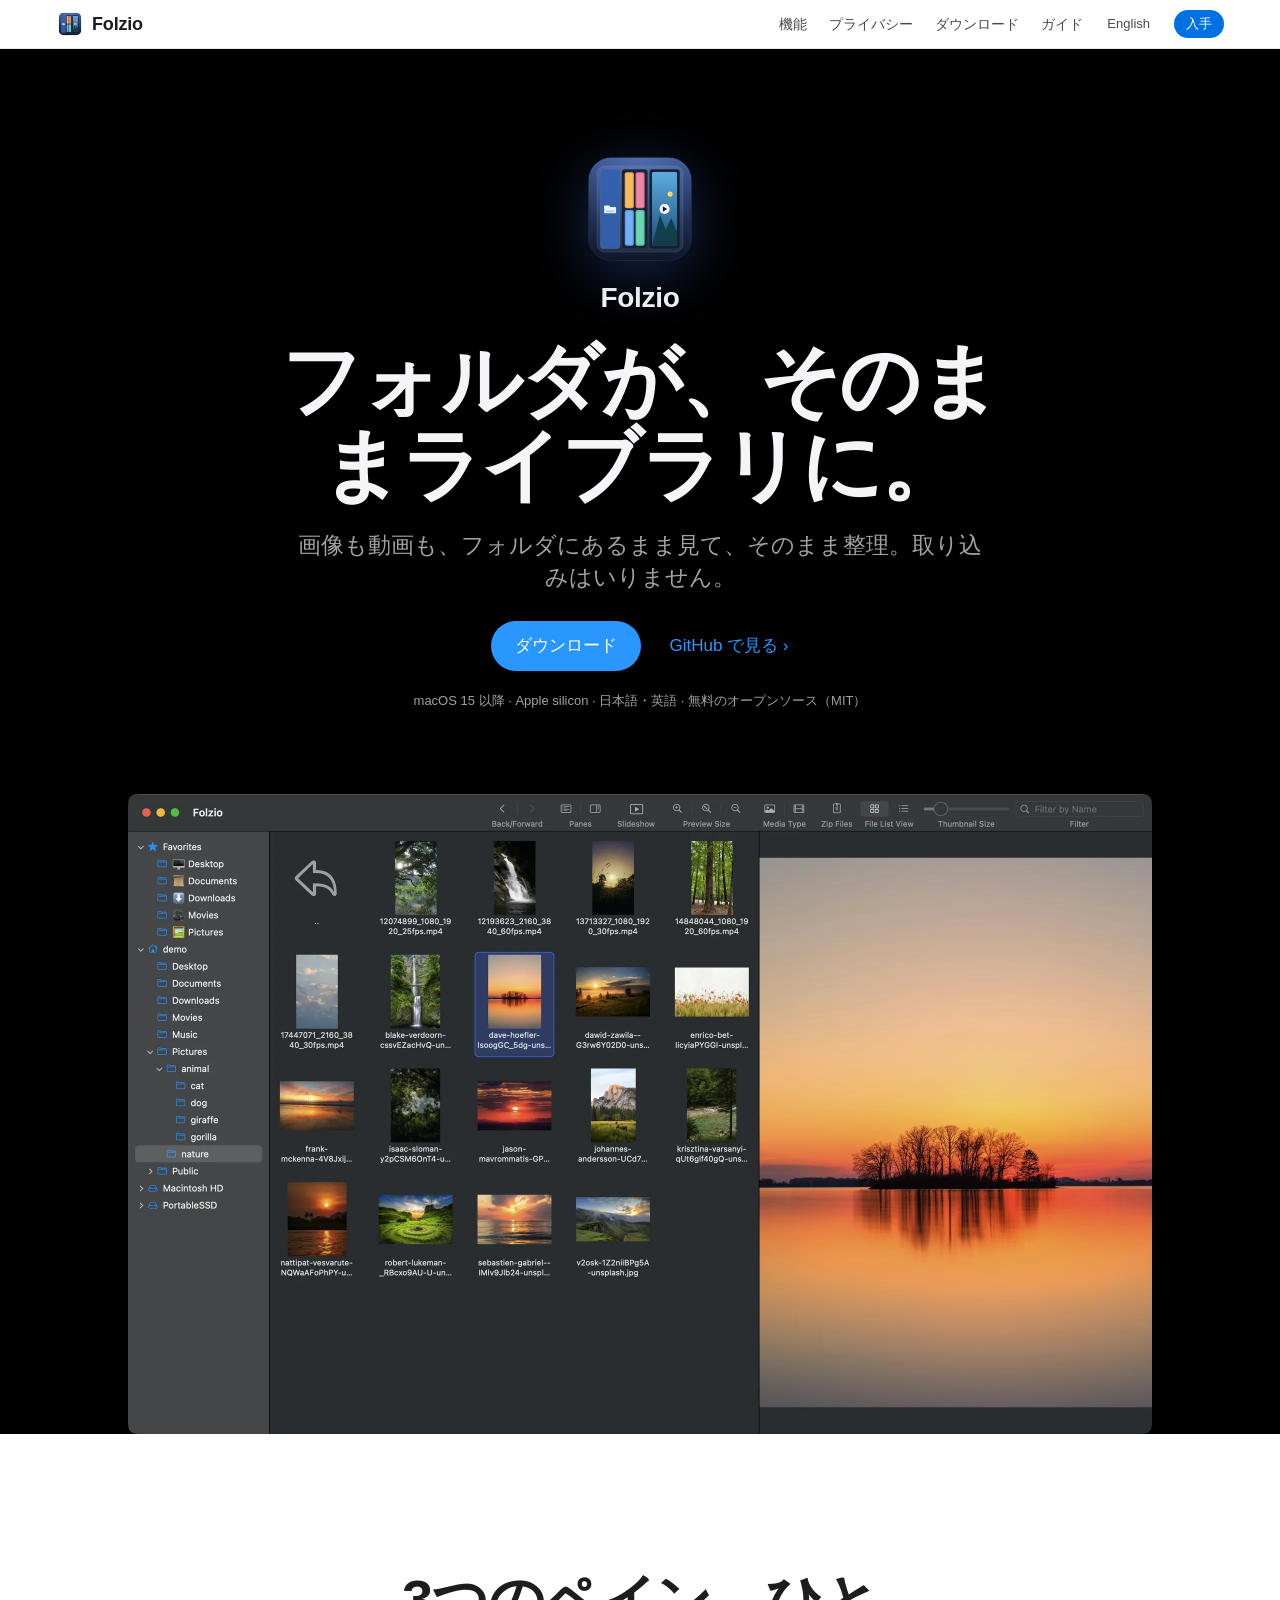
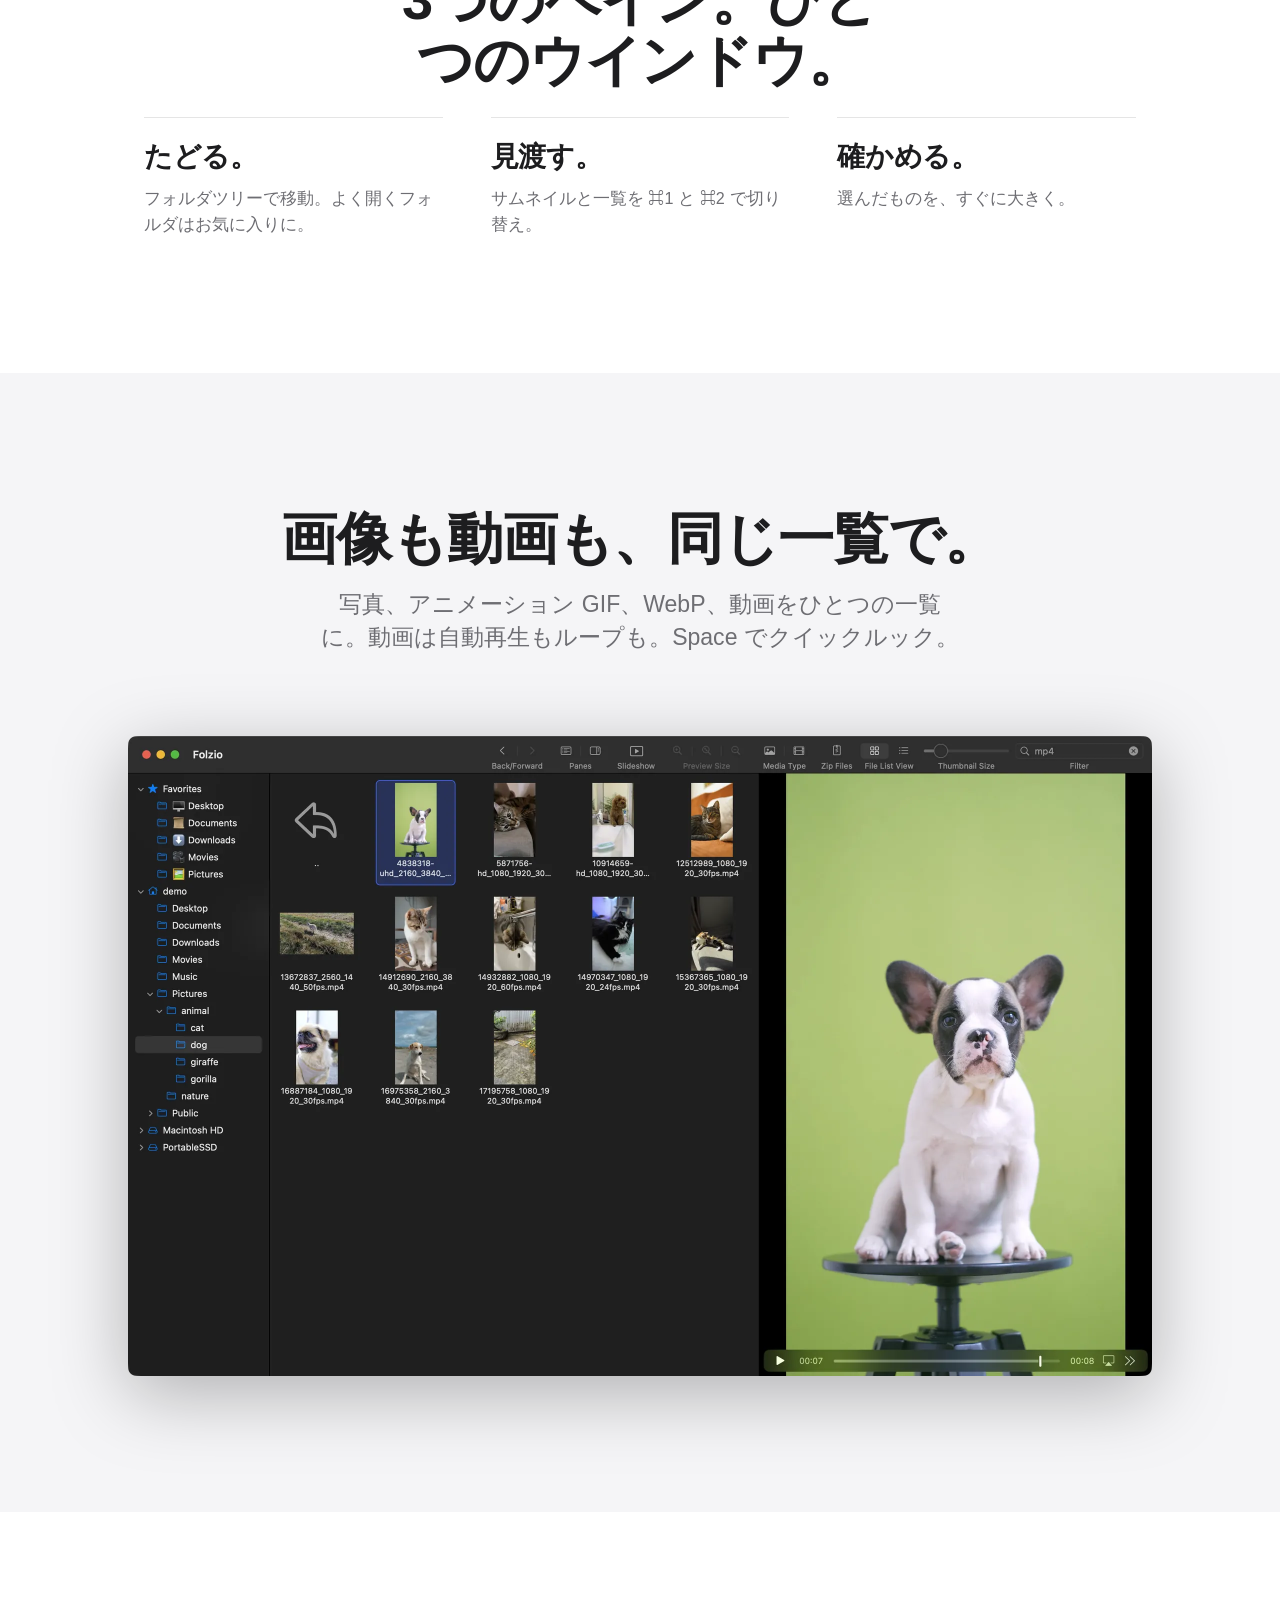
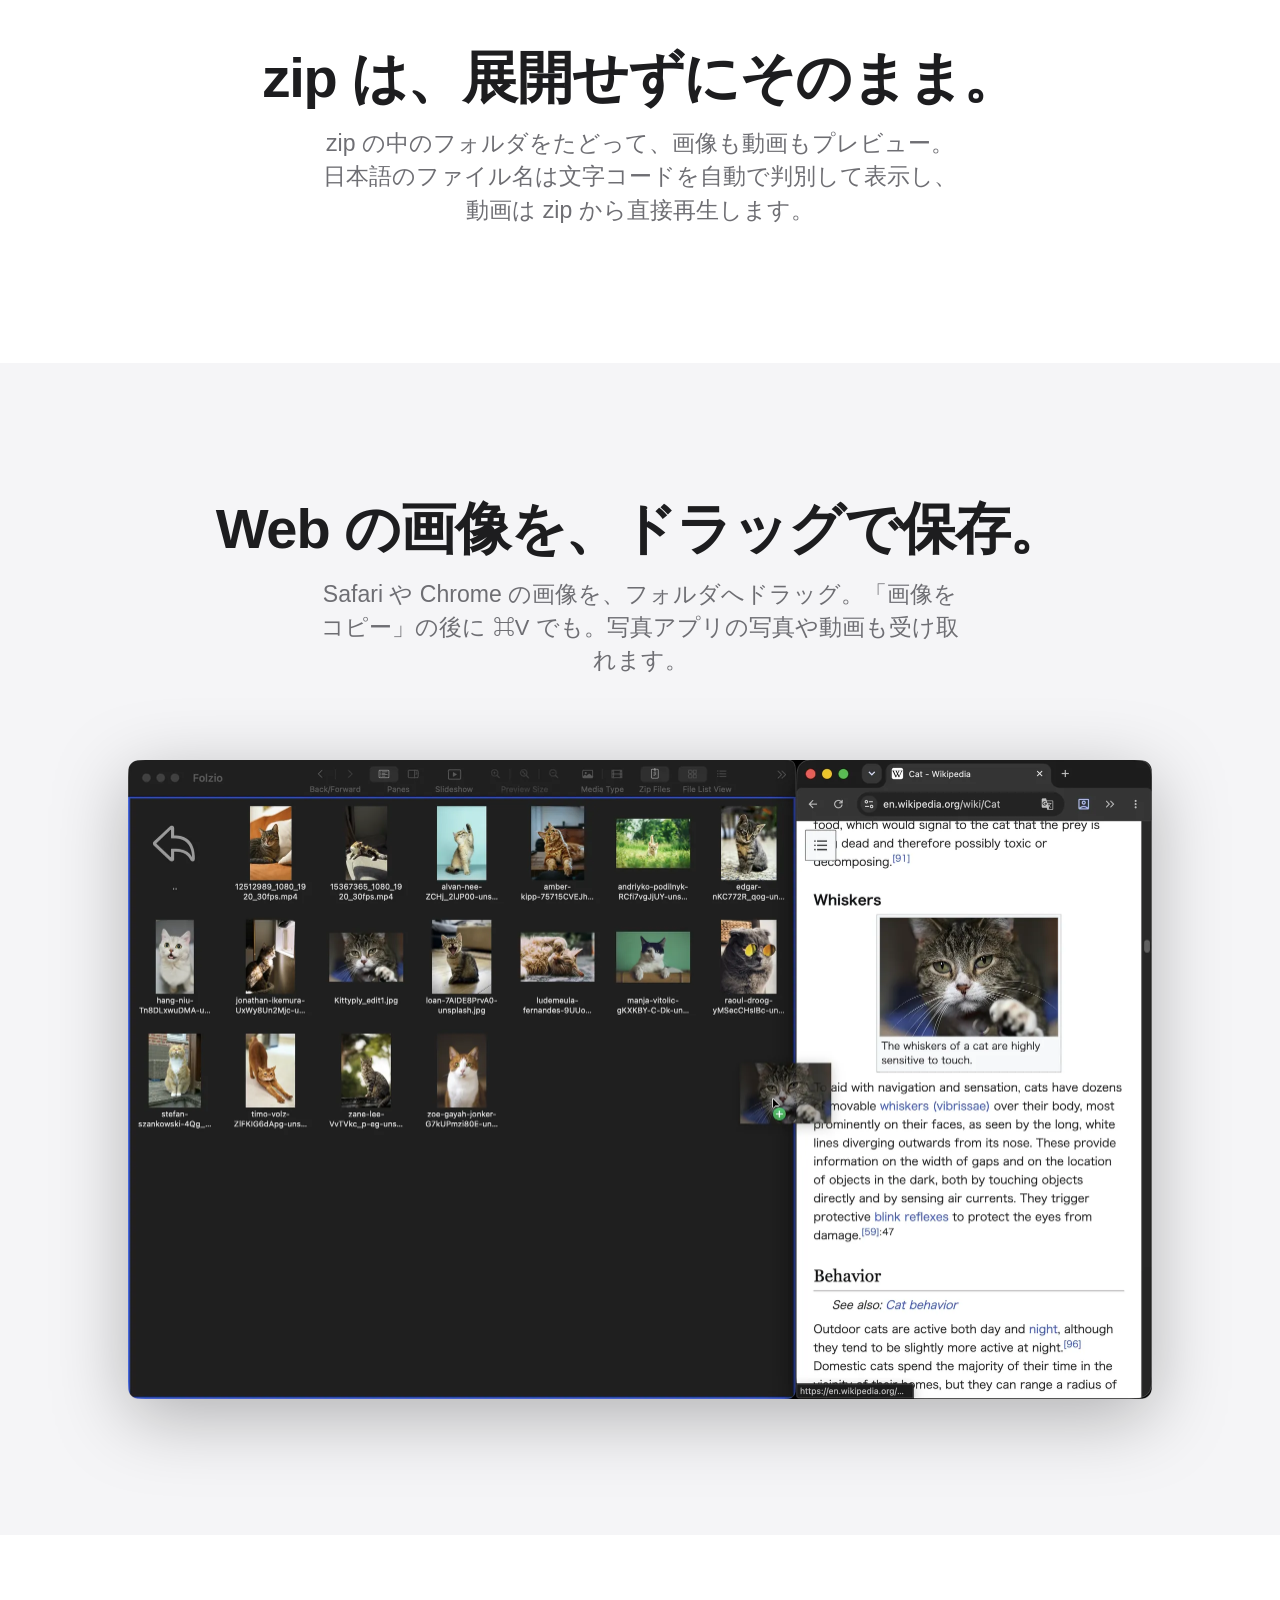
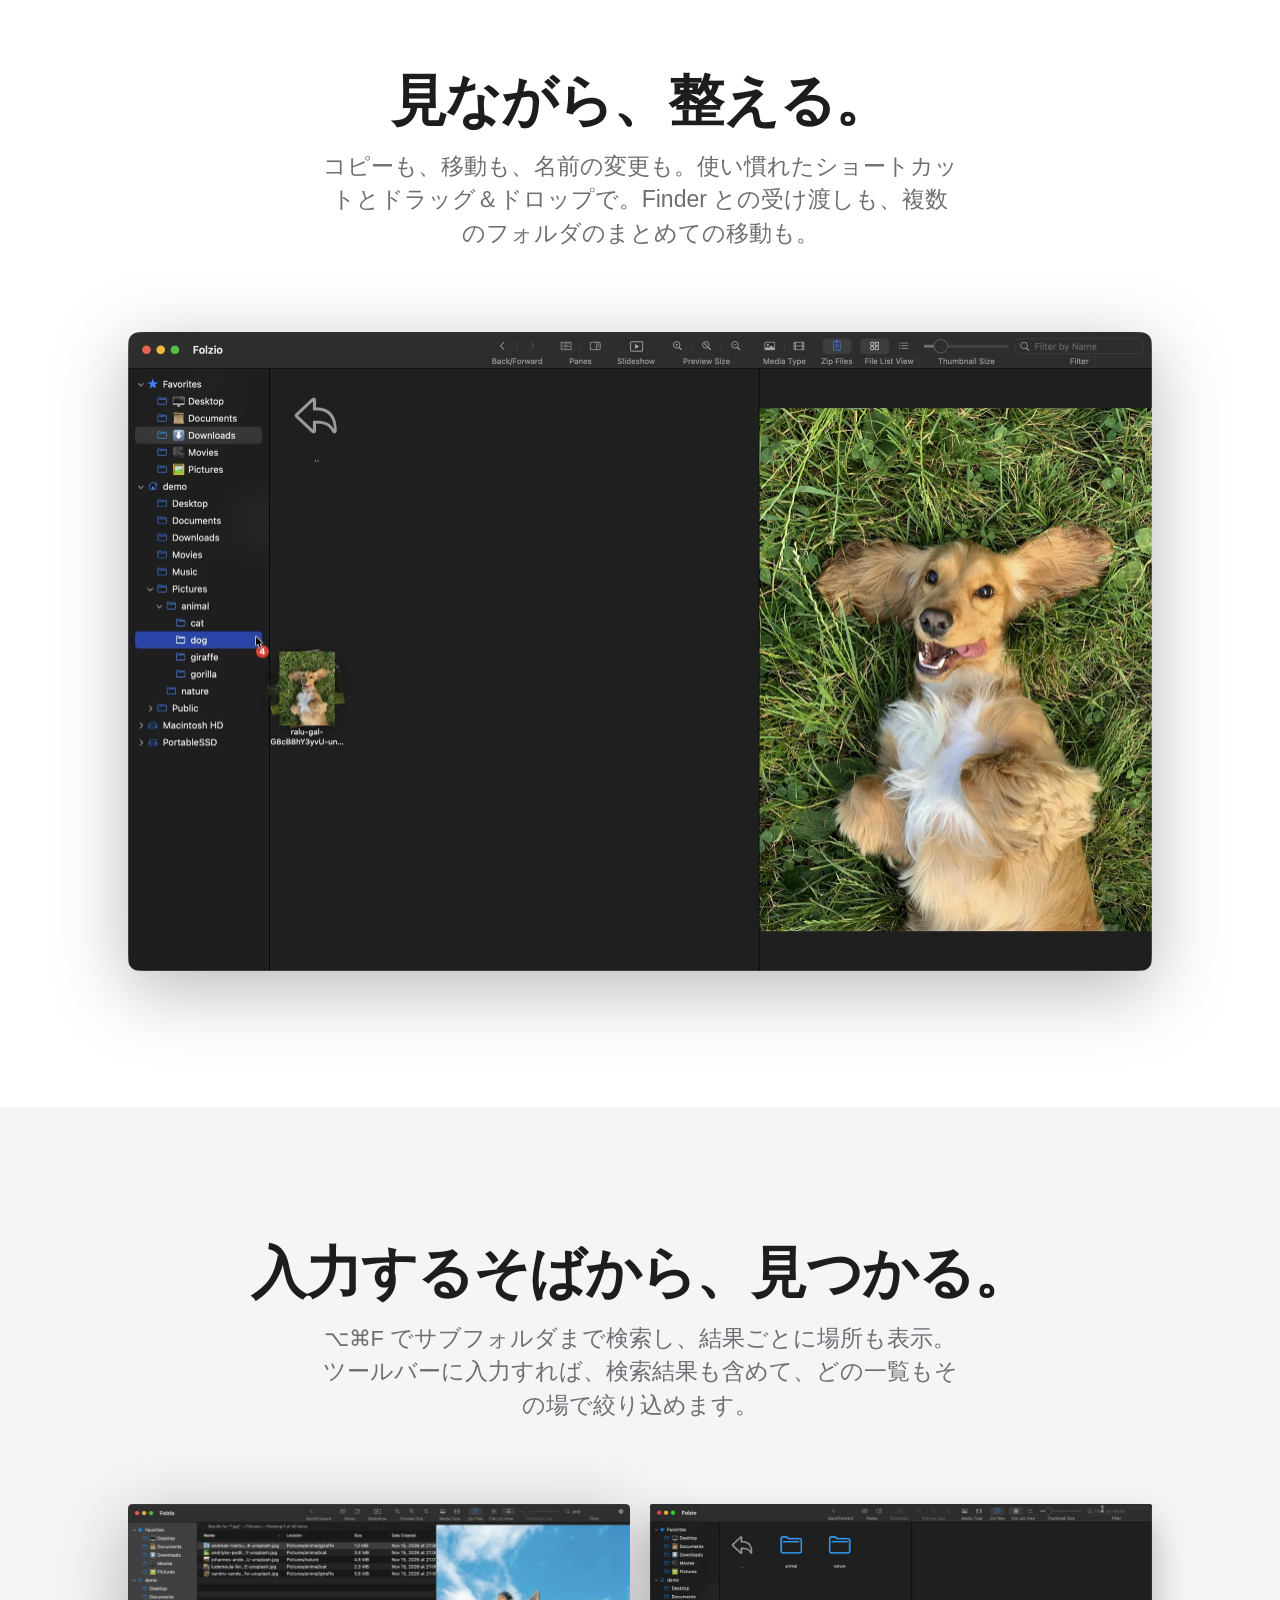
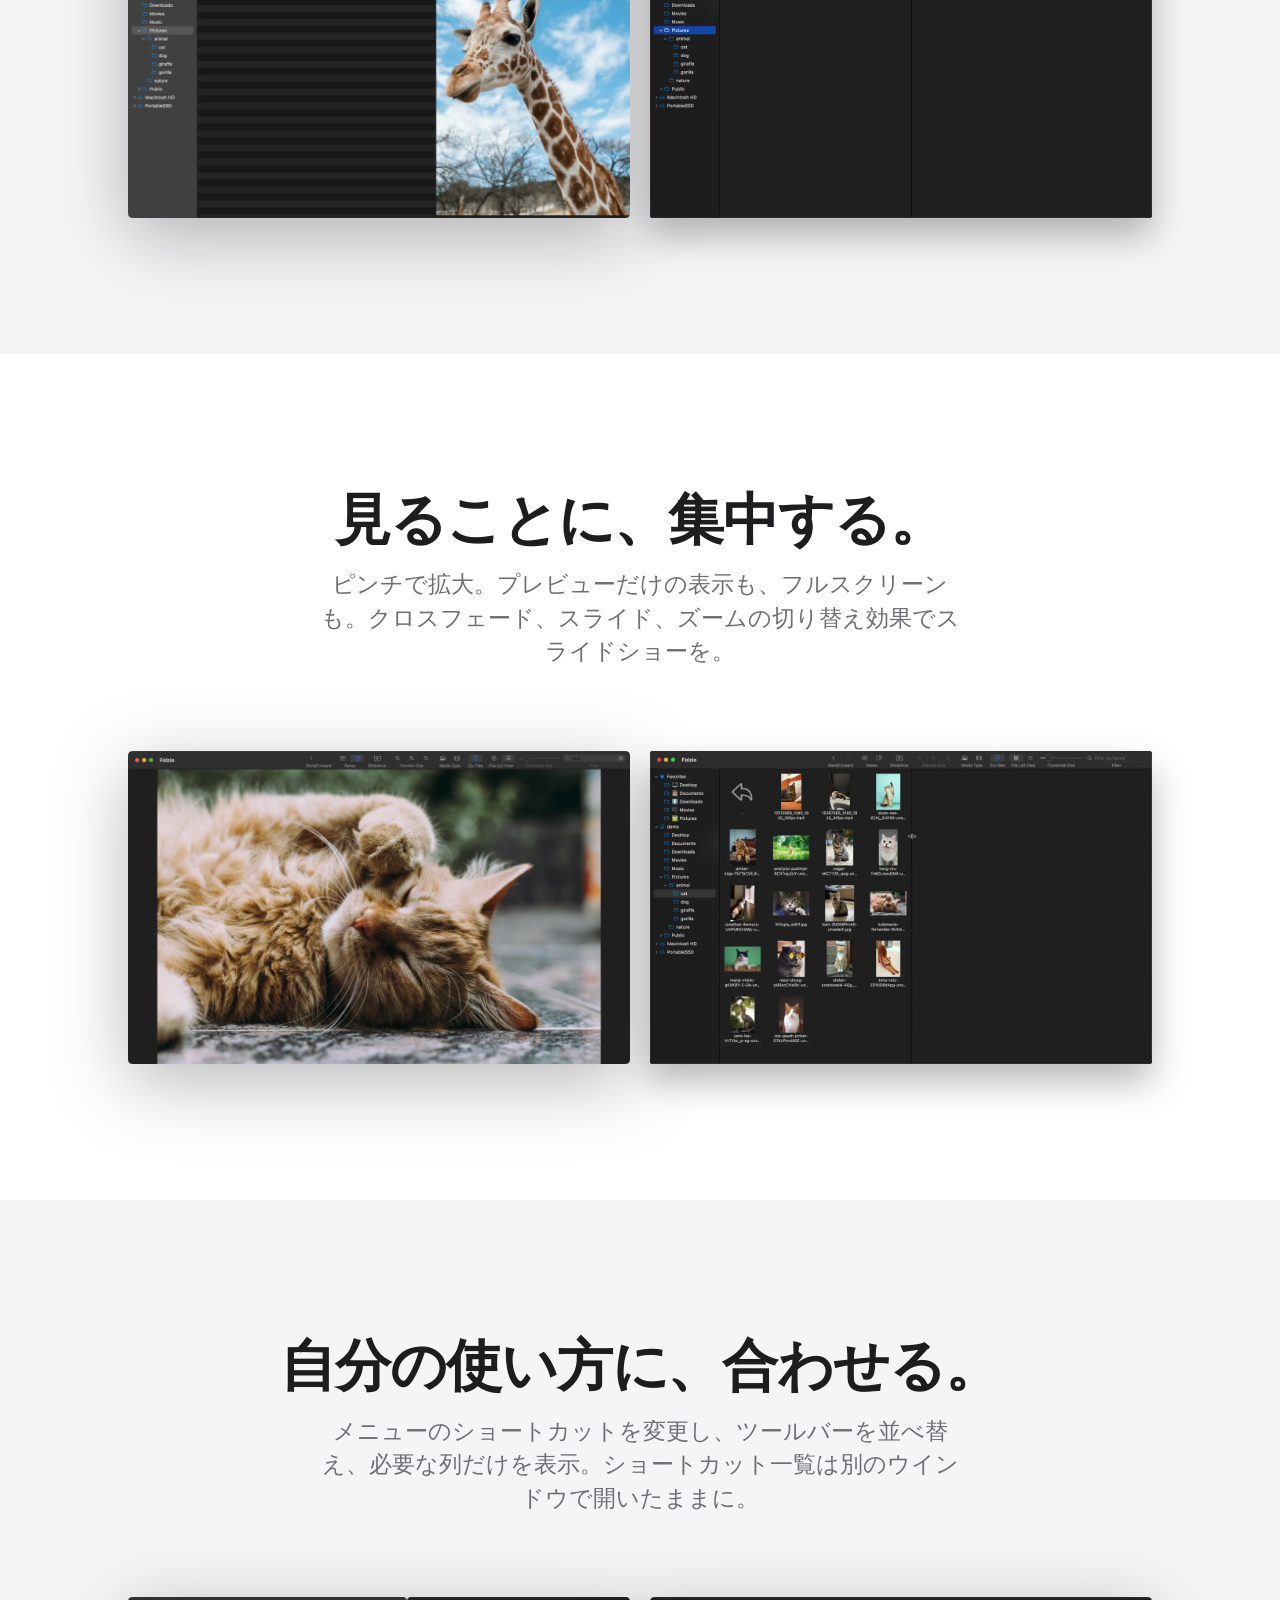
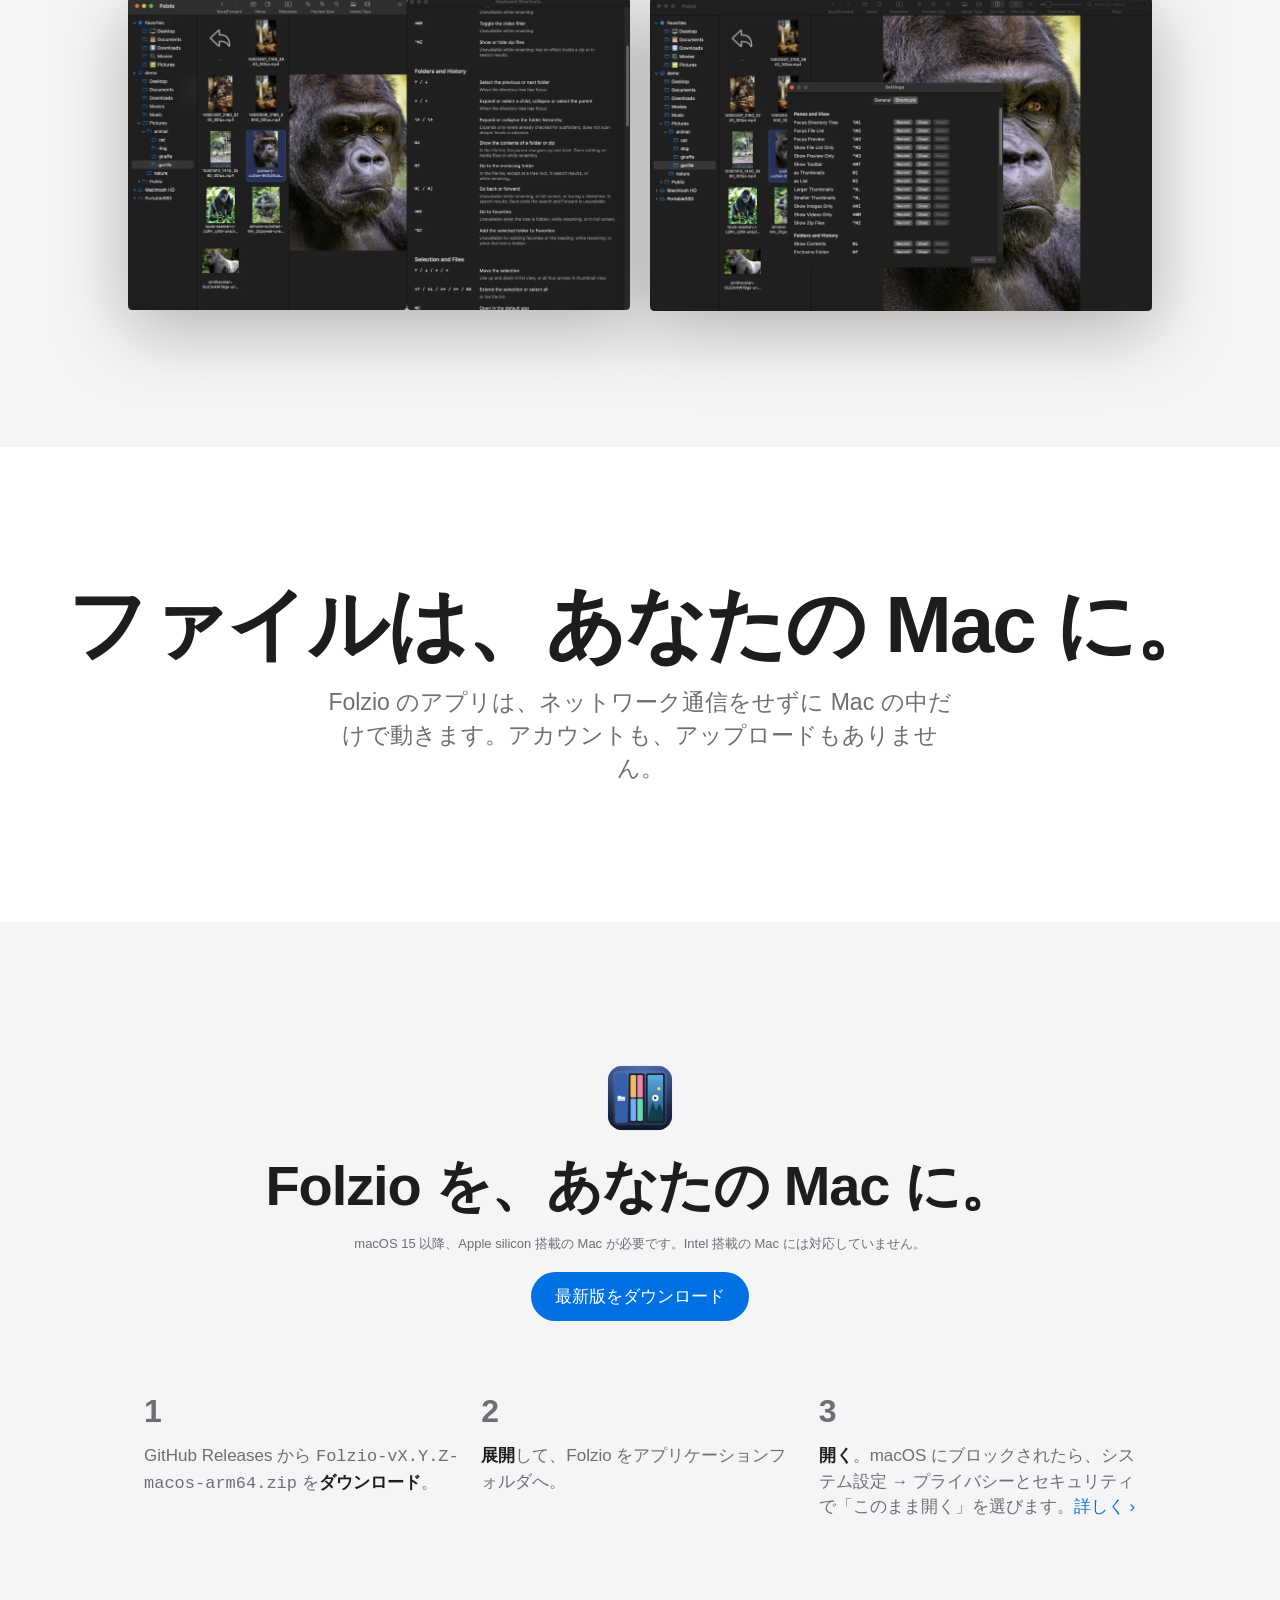
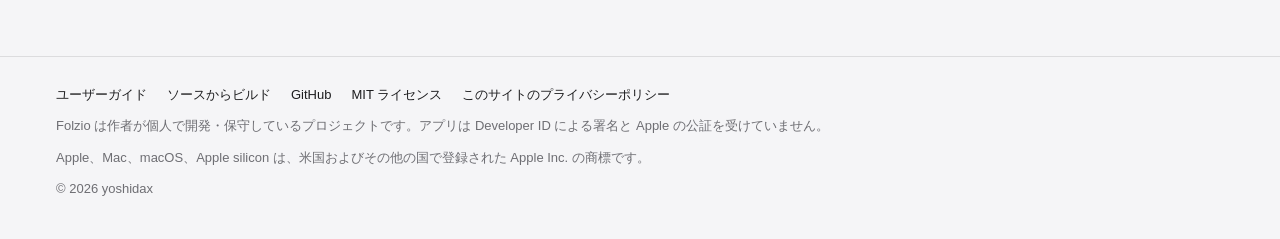
==== site/ja/index.html @ 8f3e3fdf "Publish 1.4.1 Development-Commit: 543dfea59ba3a713d0fc1d7a3d28f194a18ef24c" ====
<!doctype html>
<html lang="ja">
<head>
  <meta charset="utf-8">
  <meta name="viewport" content="width=device-width, initial-scale=1">
  <title>Folzio — Mac の画像・動画ブラウザ</title>
  <meta name="description" content="Folzio は、フォルダにある画像や動画をそのまま見て整理できる、無料・オープンソースの macOS アプリです。">
  <link rel="canonical" href="https://yoshidax.github.io/folzio/ja/">
  <link rel="alternate" hreflang="en" href="https://yoshidax.github.io/folzio/">
  <link rel="alternate" hreflang="ja" href="https://yoshidax.github.io/folzio/ja/">
  <link rel="alternate" hreflang="x-default" href="https://yoshidax.github.io/folzio/">
  <link rel="icon" href="../app-icon.svg" type="image/svg+xml">
  <link rel="stylesheet" href="../style.css">
  <script src="../analytics.js"></script>
  <script src="../reveal.js"></script>
  <script src="../lightbox.js"></script>
</head>
<body>
  <header class="nav">
    <div class="wrap">
      <a class="brand" href="./"><img src="../app-icon.svg" alt="" width="28" height="28">Folzio</a>
      <nav class="nav-links" aria-label="セクション">
        <a href="#features">機能</a>
        <a href="#privacy">プライバシー</a>
        <a href="#download">ダウンロード</a>
        <a href="https://github.com/yoshidax/folzio/blob/main/docs/usage.ja.md">ガイド</a>
      </nav>
      <a class="lang-switch" href="../" hreflang="en" lang="en">English</a>
      <a class="pill" href="#download">入手</a>
    </div>
  </header>

  <main>
    <section class="hero">
      <div class="wrap">
        <div class="app-id">
          <img class="app-icon" src="../app-icon.svg" width="128" height="128" alt="Folzio のアプリアイコン">
          <p class="app-name">Folzio</p>
        </div>
        <h1>フォルダが、そのままライブラリに。</h1>
        <p class="lead">画像も動画も、フォルダにあるまま見て、そのまま整理。取り込みはいりません。</p>
        <div class="cta">
          <a class="btn" href="https://github.com/yoshidax/folzio/releases/latest">ダウンロード</a>
          <a class="more" href="https://github.com/yoshidax/folzio">GitHub で見る ›</a>
        </div>
        <p class="meta">macOS 15 以降 · Apple silicon · 日本語・英語 · 無料のオープンソース（MIT）</p>
        <img class="shot" src="../media/en/s1-hero.webp" width="2048" height="1280"
             alt="3 ペインの Folzio。フォルダツリー、写真のサムネイル、大きな写真のプレビュー">
      </div>
    </section>

    <section class="band" id="features">
      <div class="wrap center">
        <h2>3つのペイン。ひとつのウインドウ。</h2>
        <div class="panes">
          <div>
            <h3>たどる。</h3>
            <p>フォルダツリーで移動。よく開くフォルダはお気に入りに。</p>
          </div>
          <div>
            <h3>見渡す。</h3>
            <p>サムネイルと一覧を <kbd>⌘1</kbd> と <kbd>⌘2</kbd> で切り替え。</p>
          </div>
          <div>
            <h3>確かめる。</h3>
            <p>選んだものを、すぐに大きく。</p>
          </div>
        </div>
      </div>
    </section>

    <section class="band alt">
      <div class="wrap center">
        <h2>画像も動画も、同じ一覧で。</h2>
        <p class="lead">写真、アニメーション GIF、WebP、動画をひとつの一覧に。動画は自動再生もループも。Space でクイックルック。</p>
        <img class="shot" src="../media/en/s2-media.webp" width="2048" height="1280" loading="lazy"
             alt="写真と動画が混在するフォルダ。プレビューで動画を再生中">
      </div>
    </section>

    <section class="band">
      <div class="wrap center">
        <h2>zip は、展開せずにそのまま。</h2>
        <p class="lead">zip の中のフォルダをたどって、画像も動画もプレビュー。日本語のファイル名は文字コードを自動で判別して表示し、動画は zip から直接再生します。</p>
      </div>
    </section>

    <section class="band alt">
      <div class="wrap center">
        <h2>Web の画像を、ドラッグで保存。</h2>
        <p class="lead">Safari や Chrome の画像を、フォルダへドラッグ。「画像をコピー」の後に <kbd>⌘V</kbd> でも。写真アプリの写真や動画も受け取れます。</p>
        <img class="shot" src="../media/en/s4-web.webp" width="2048" height="1279" loading="lazy"
             alt="Web ブラウザと Folzio を並べ、画像をフォルダへドラッグしている">
      </div>
    </section>

    <section class="band">
      <div class="wrap center">
        <h2>見ながら、整える。</h2>
        <p class="lead">コピーも、移動も、名前の変更も。使い慣れたショートカットとドラッグ＆ドロップで。Finder との受け渡しも、複数のフォルダのまとめての移動も。</p>
        <img class="shot" src="../media/en/s5-organize.webp" width="2048" height="1279" loading="lazy"
             alt="複数のサムネイルをツリーのフォルダへドラッグしている">
      </div>
    </section>

    <section class="band alt">
      <div class="wrap center">
        <h2>入力するそばから、見つかる。</h2>
        <p class="lead"><kbd>⌥⌘F</kbd> でサブフォルダまで検索し、結果ごとに場所も表示。ツールバーに入力すれば、検索結果も含めて、どの一覧もその場で絞り込めます。</p>
        <div class="shot-row">
          <img class="shot" src="../media/en/s6-search.webp" width="2048" height="1280" loading="lazy"
               alt="リスト表示の検索結果と「場所」の列">
          <video class="shot" width="1280" height="800" autoplay muted loop playsinline preload="metadata"
                 poster="../media/en/m1-search.jpg" aria-label="フォルダを起点に検索し、ツールバーの検索欄で結果を絞り込む操作">
            <source src="../media/en/m1-search.mp4" type="video/mp4">
          </video>
        </div>
      </div>
    </section>

    <section class="band">
      <div class="wrap center">
        <h2>見ることに、集中する。</h2>
        <p class="lead">ピンチで拡大。プレビューだけの表示も、フルスクリーンも。クロスフェード、スライド、ズームの切り替え効果でスライドショーを。</p>
        <div class="shot-row">
          <img class="shot" src="../media/en/s7-focus.webp" width="2048" height="1280" loading="lazy"
               alt="写真を拡大して単独で表示">
          <video class="shot" width="1280" height="800" autoplay muted loop playsinline preload="metadata"
                 poster="../media/en/m2-slideshow.jpg" aria-label="切り替え効果つきで写真が移り変わるスライドショー">
            <source src="../media/en/m2-slideshow.mp4" type="video/mp4">
          </video>
        </div>
      </div>
    </section>

    <section class="band alt">
      <div class="wrap center">
        <h2>自分の使い方に、合わせる。</h2>
        <p class="lead">メニューのショートカットを変更し、ツールバーを並べ替え、必要な列だけを表示。ショートカット一覧は別のウインドウで開いたままに。</p>
        <div class="shot-row">
          <img class="shot" src="../media/en/s8-1-reference.webp" width="2048" height="1279" loading="lazy"
               alt="キーボードショートカットの一覧のウインドウ">
          <img class="shot" src="../media/en/s8-2-settings.webp" width="2048" height="1280" loading="lazy"
               alt="設定のキーボードショートカット">
        </div>
      </div>
    </section>

    <section class="band statement" id="privacy">
      <div class="wrap center">
        <h2>ファイルは、あなたの Mac に。</h2>
        <p class="lead">Folzio のアプリは、ネットワーク通信をせずに Mac の中だけで動きます。アカウントも、アップロードもありません。</p>
      </div>
    </section>

    <section class="band alt" id="download">
      <div class="wrap center">
        <img class="dl-icon" src="../app-icon.svg" width="80" height="80" alt="">
        <h2>Folzio を、あなたの Mac に。</h2>
        <p class="req">macOS 15 以降、Apple silicon 搭載の Mac が必要です。Intel 搭載の Mac には対応していません。</p>
        <a class="dl-btn" href="https://github.com/yoshidax/folzio/releases/latest">最新版をダウンロード</a>
        <ol class="steps">
          <li><p>GitHub Releases から <code>Folzio-vX.Y.Z-macos-arm64.zip</code> を<strong>ダウンロード</strong>。</p></li>
          <li><p><strong>展開</strong>して、Folzio をアプリケーションフォルダへ。</p></li>
          <li><p><strong>開く</strong>。macOS にブロックされたら、システム設定 → プライバシーとセキュリティ で「このまま開く」を選びます。<a href="https://support.apple.com/ja-jp/102445">詳しく ›</a></p></li>
        </ol>
      </div>
    </section>
  </main>

  <footer>
    <div class="wrap">
      <div class="foot-links">
        <a href="https://github.com/yoshidax/folzio/blob/main/docs/usage.ja.md">ユーザーガイド</a>
        <a href="https://github.com/yoshidax/folzio/blob/main/docs/development.ja.md">ソースからビルド</a>
        <a href="https://github.com/yoshidax/folzio">GitHub</a>
        <a href="https://github.com/yoshidax/folzio/blob/main/LICENSE">MIT ライセンス</a>
        <a href="privacy.html">このサイトのプライバシーポリシー</a>
      </div>
      <p>Folzio は作者が個人で開発・保守しているプロジェクトです。アプリは Developer ID による署名と Apple の公証を受けていません。</p>
      <p>Apple、Mac、macOS、Apple silicon は、米国およびその他の国で登録された Apple Inc. の商標です。</p>
      <p>© 2026 yoshidax</p>
    </div>
  </footer>
</body>
</html>
---- site/style.css ----
/* Folzio landing page. One column: a black hero, then one message per band (headline, short text, large screen). */
:root {
  --bg: #ffffff;
  --bg-alt: #f5f5f7;
  --fg: #1d1d1f;
  --muted: #6e6e73;
  --accent: #0071e3;
  --accent-fg: #ffffff;
  --line: rgba(0, 0, 0, 0.1);
  --nav-bg: rgba(255, 255, 255, 0.72);
  /* The hero stays dark in both themes, matching the dark-mode screenshots. */
  --stage: #000000;
  --stage-fg: #f5f5f7;
  --stage-muted: #a1a1a6;
  --stage-accent: #2997ff;

  --font: -apple-system, BlinkMacSystemFont, "Helvetica Neue", "Hiragino Sans", "Hiragino Kaku Gothic ProN", "Noto Sans JP", "Segoe UI", sans-serif;
  --display: clamp(2.5rem, 6.4vw, 5rem);
  --headline: clamp(2rem, 4.6vw, 3.5rem);
  --title: clamp(1.25rem, 2.2vw, 1.75rem);
  --lead: clamp(1.125rem, 1.8vw, 1.5rem);
  --body: 1.0625rem;
  --small: 0.8125rem;
  --measure: 40rem;
  --wide: 75rem;
  color-scheme: light;
}

@media (prefers-color-scheme: dark) {
  :root {
    --bg: #000000;
    --bg-alt: #111113;
    --fg: #f5f5f7;
    --muted: #a1a1a6;
    --accent: #2997ff;
    --line: rgba(255, 255, 255, 0.14);
    --nav-bg: rgba(22, 22, 23, 0.72);
    color-scheme: dark;
  }
}

* { box-sizing: border-box; }

html { -webkit-text-size-adjust: 100%; }

body {
  margin: 0;
  background: var(--bg);
  color: var(--fg);
  font-family: var(--font);
  font-size: var(--body);
  line-height: 1.5;
  -webkit-font-smoothing: antialiased;
}

a { color: var(--accent); text-decoration: none; }
a:hover { text-decoration: underline; }
a:focus-visible { outline: 2px solid var(--accent); outline-offset: 3px; border-radius: 4px; }
h1, h2, h3 { margin: 0; text-wrap: balance; font-weight: 600; }
p { margin: 0; }
img, video { display: block; height: auto; max-width: 100%; }
kbd { font-family: var(--font); font-size: 0.95em; }

:lang(ja) h1, :lang(ja) h2 { letter-spacing: 0.01em; line-height: 1.25; }

.wrap {
  width: 100%;
  max-width: var(--wide);
  margin-inline: auto;
  padding-left: max(16px, env(safe-area-inset-left, 0px));
  padding-right: max(16px, env(safe-area-inset-right, 0px));
}

/* Navigation */
.nav {
  position: sticky;
  top: 0;
  z-index: 20;
  background: var(--nav-bg);
  -webkit-backdrop-filter: saturate(180%) blur(20px);
  backdrop-filter: saturate(180%) blur(20px);
  border-bottom: 1px solid var(--line);
}
.nav .wrap { display: flex; align-items: center; gap: 24px; min-height: 48px; }
.brand { display: flex; align-items: center; gap: 8px; font-weight: 600; font-size: 1.125rem; color: var(--fg); letter-spacing: -0.01em; }
.brand img { width: 28px; height: 28px; }
.brand:hover { text-decoration: none; }
.nav-links { display: flex; gap: 22px; margin-left: auto; font-size: 0.875rem; }
.nav-links a { color: var(--fg); opacity: 0.8; }
.nav-links a:hover { opacity: 1; text-decoration: none; }
.lang-switch { font-size: 0.8125rem; color: var(--fg); opacity: 0.8; }
.pill {
  display: inline-block;
  background: var(--accent);
  color: var(--accent-fg);
  border-radius: 999px;
  padding: 4px 12px;
  font-size: 0.8125rem;
  font-weight: 500;
}
.pill:hover { text-decoration: none; filter: brightness(1.08); }
@media (max-width: 720px) {
  .nav-links { display: none; }
  .lang-switch { margin-left: auto; }
}

/* Hero */
.hero { background: var(--stage); color: var(--stage-fg); text-align: center; overflow: hidden; }
.hero .wrap { padding-block: clamp(48px, 8vw, 96px) 0; display: grid; justify-items: center; gap: 20px; }
.app-id { display: grid; justify-items: center; gap: 4px; }
.app-icon { width: clamp(96px, 11vw, 128px); height: auto; filter: drop-shadow(0 12px 28px rgba(60, 110, 220, 0.35)); }
.app-name { font-size: var(--title); font-weight: 600; letter-spacing: -0.01em; }
.hero h1 { font-size: var(--display); line-height: 1.06; letter-spacing: -0.025em; max-width: 14em; }
.hero .lead { font-size: var(--lead); color: var(--stage-muted); max-width: 30em; line-height: 1.4; }
.cta { display: flex; flex-wrap: wrap; justify-content: center; align-items: center; gap: 28px; margin-top: 8px; }
.btn { display: inline-block; background: var(--stage-accent); color: #ffffff; padding: 12px 24px; border-radius: 999px; font-weight: 500; }
.btn:hover { text-decoration: none; filter: brightness(1.1); }
.more { color: var(--stage-accent); }
.meta { font-size: var(--small); color: var(--stage-muted); }
.hero .shot { margin-top: clamp(32px, 5vw, 64px); }

/* Screens */
.shot { width: min(100%, 64rem); }
/* Screenshots keep the window's own rounded corners in their alpha channel; the shadow follows that shape. */
img.shot { filter: drop-shadow(0 18px 36px rgba(0, 0, 0, 0.28)); }
/* Videos have no alpha channel, so round them to the window's corner radius (18 of 2880 by 1800 pixels). */
video.shot { border-radius: 0.65% / 1.04%; box-shadow: 0 18px 36px rgba(0, 0, 0, 0.28); background: #000000; }
.shot { cursor: zoom-in; }
.shot:focus-visible { outline: 2px solid var(--accent); outline-offset: 6px; }

/* Enlarged view (lightbox.js). The backdrop dims the page slowly; the media zooms from its place in the page. */
.lightbox {
  position: fixed;
  inset: 0;
  z-index: 100;
  background: rgba(0, 0, 0, 0);
  transition: background-color 0.6s ease;
  cursor: zoom-out;
}
.lightbox.is-open { background: rgba(0, 0, 0, 0.62); }
.lightbox:focus { outline: none; }
.lightbox-media { position: fixed; max-width: none; transform-origin: 0 0; cursor: default; }
video.lightbox-media { border-radius: 0.65% / 1.04%; background: #000000; }
@media (prefers-reduced-motion: reduce) {
  .lightbox { transition: none; }
}
.shot-row { display: grid; grid-template-columns: repeat(2, minmax(0, 1fr)); gap: 20px; width: min(100%, 64rem); margin-top: clamp(40px, 6vw, 64px); }
.shot-row .shot { width: 100%; }
@media (max-width: 720px) { .shot-row { grid-template-columns: minmax(0, 1fr); } }

/* Scroll reveal. reveal.js adds .reveal-ready only when it can show the screenshots again. */
.reveal-ready .shot {
  opacity: 0;
  transform: translateY(32px) scale(0.98);
  transition: opacity 0.9s cubic-bezier(0.22, 1, 0.36, 1), transform 0.9s cubic-bezier(0.22, 1, 0.36, 1);
}
.reveal-ready .shot.is-visible { opacity: 1; transform: none; }
.reveal-ready .shot-row .shot:nth-child(2) { transition-delay: 0.12s; }
@media (prefers-reduced-motion: reduce) {
  .reveal-ready .shot { opacity: 1; transform: none; transition: none; }
}

/* Bands */
.band { padding-block: clamp(72px, 11vw, 136px); }
.band.alt { background: var(--bg-alt); }
.center { text-align: center; display: grid; justify-items: center; gap: 18px; }
.band h2 { font-size: var(--headline); line-height: 1.08; letter-spacing: -0.02em; max-width: 16em; }
.band .lead { font-size: var(--lead); color: var(--muted); max-width: var(--measure); line-height: 1.45; }
.band > .wrap > .shot { margin-top: clamp(40px, 6vw, 64px); }

.panes { display: grid; grid-template-columns: repeat(3, minmax(0, 1fr)); gap: clamp(24px, 4vw, 48px); width: 100%; max-width: 62rem; text-align: left; margin-top: 8px; }
.panes div { display: grid; gap: 8px; align-content: start; border-top: 1px solid var(--line); padding-top: 18px; min-width: 0; }
.panes h3 { font-size: var(--title); letter-spacing: -0.01em; }
.panes p { color: var(--muted); }
@media (max-width: 720px) { .panes { grid-template-columns: minmax(0, 1fr); } }

.statement h2 { font-size: var(--display); line-height: 1.06; letter-spacing: -0.025em; }

/* Download */
.dl-icon { width: 80px; height: auto; }
.req { font-size: var(--small); color: var(--muted); }
.dl-btn { display: inline-block; background: var(--accent); color: var(--accent-fg); padding: 12px 24px; border-radius: 999px; font-weight: 500; }
.dl-btn:hover { text-decoration: none; filter: brightness(1.08); }
.steps { list-style: none; padding: 0; margin: clamp(32px, 5vw, 48px) 0 0; display: grid; grid-template-columns: repeat(3, minmax(0, 1fr)); gap: 20px; width: 100%; max-width: 62rem; text-align: left; counter-reset: step; }
.steps li { counter-increment: step; display: grid; gap: 8px; align-content: start; min-width: 0; }
.steps li::before { content: counter(step); font-size: 2rem; font-weight: 600; color: var(--muted); font-variant-numeric: tabular-nums; }
.steps p { color: var(--muted); }
.steps strong { color: var(--fg); font-weight: 600; }
.steps code { word-break: break-all; }
@media (max-width: 720px) { .steps { grid-template-columns: minmax(0, 1fr); } }

/* Privacy policy page */
.doc { padding-block: clamp(48px, 8vw, 96px); }
.doc .wrap { max-width: 46rem; display: grid; gap: 20px; }
.doc h1 { font-size: var(--headline); line-height: 1.1; letter-spacing: -0.02em; }
.doc h2 { font-size: var(--title); margin-top: 16px; }
.doc ul { margin: 0; padding-left: 1.25em; display: grid; gap: 6px; }
.doc .updated { color: var(--muted); font-size: var(--small); }

/* Footer */
footer { background: var(--bg-alt); color: var(--muted); font-size: var(--small); border-top: 1px solid var(--line); }
footer .wrap { padding-block: 28px 40px; display: grid; gap: 12px; }
.foot-links { display: flex; flex-wrap: wrap; gap: 8px 20px; }
.foot-links a { color: var(--fg); }
footer p { max-width: 60rem; }
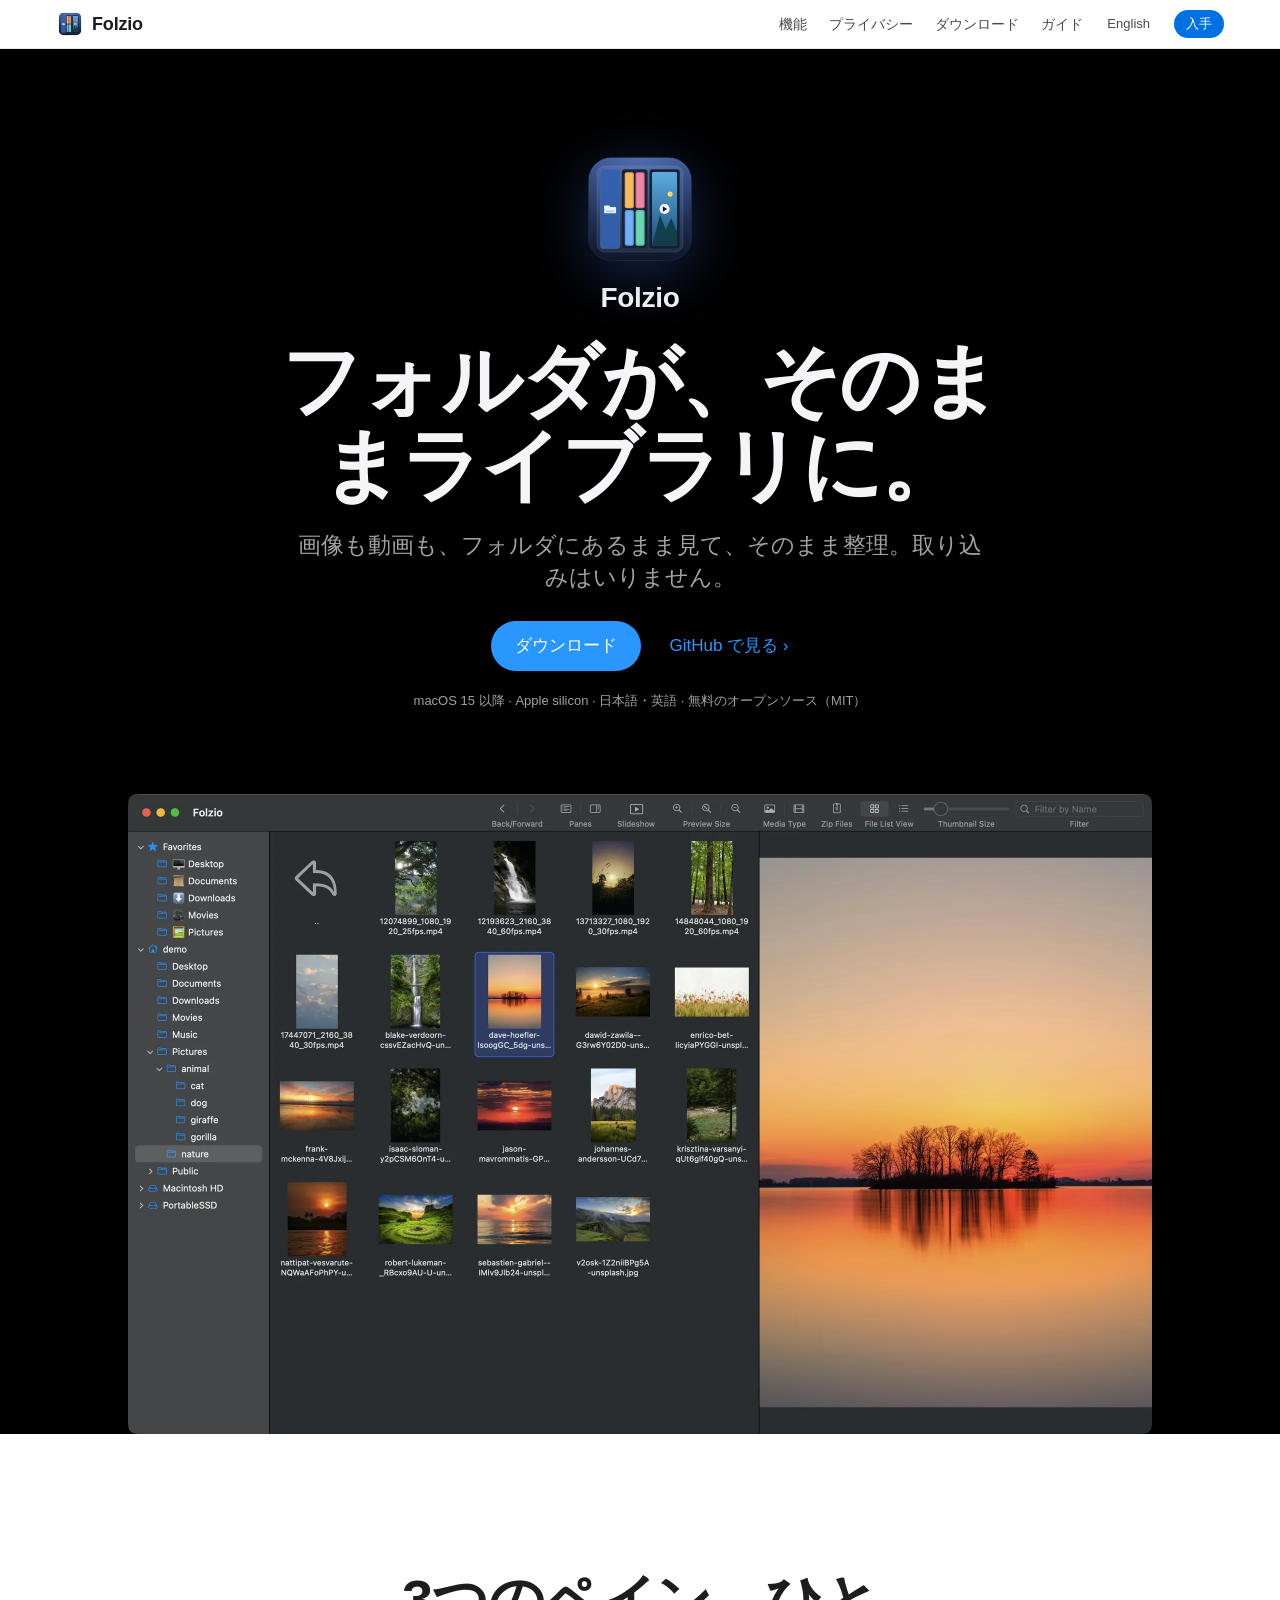
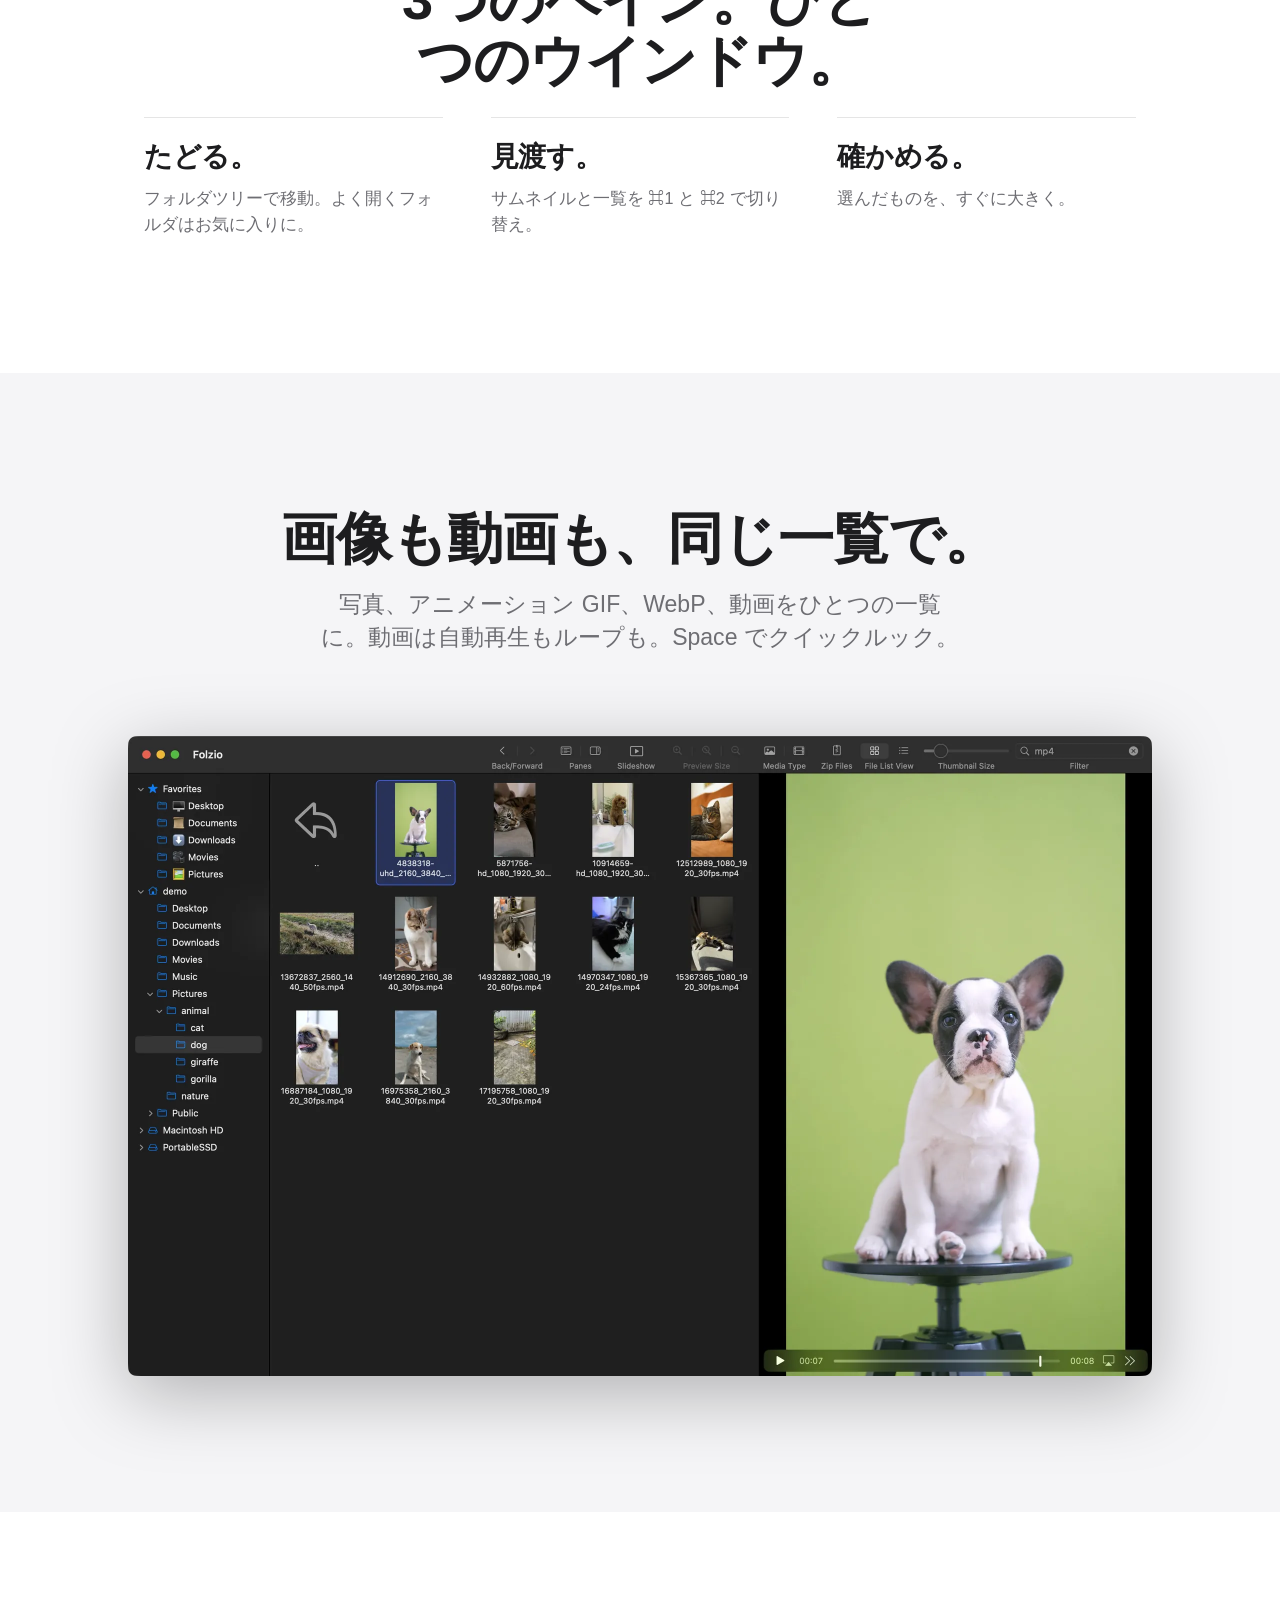
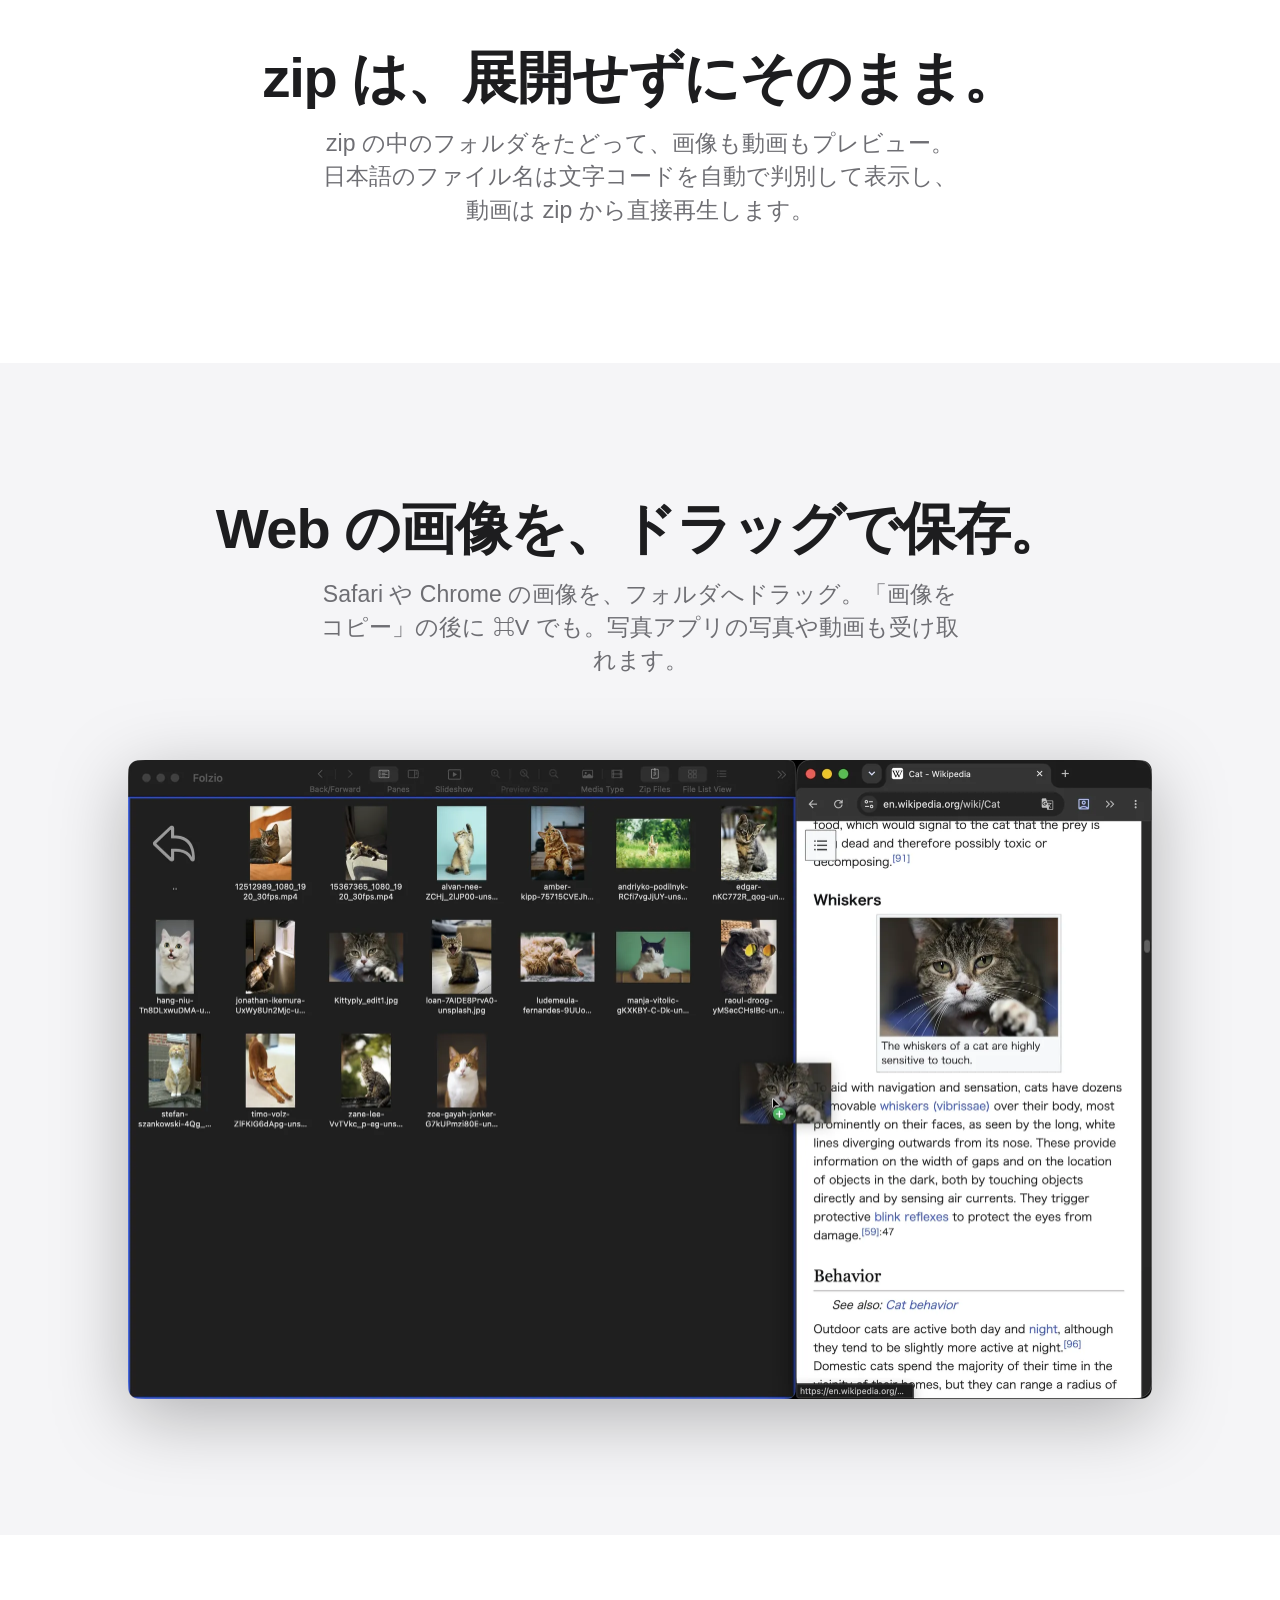
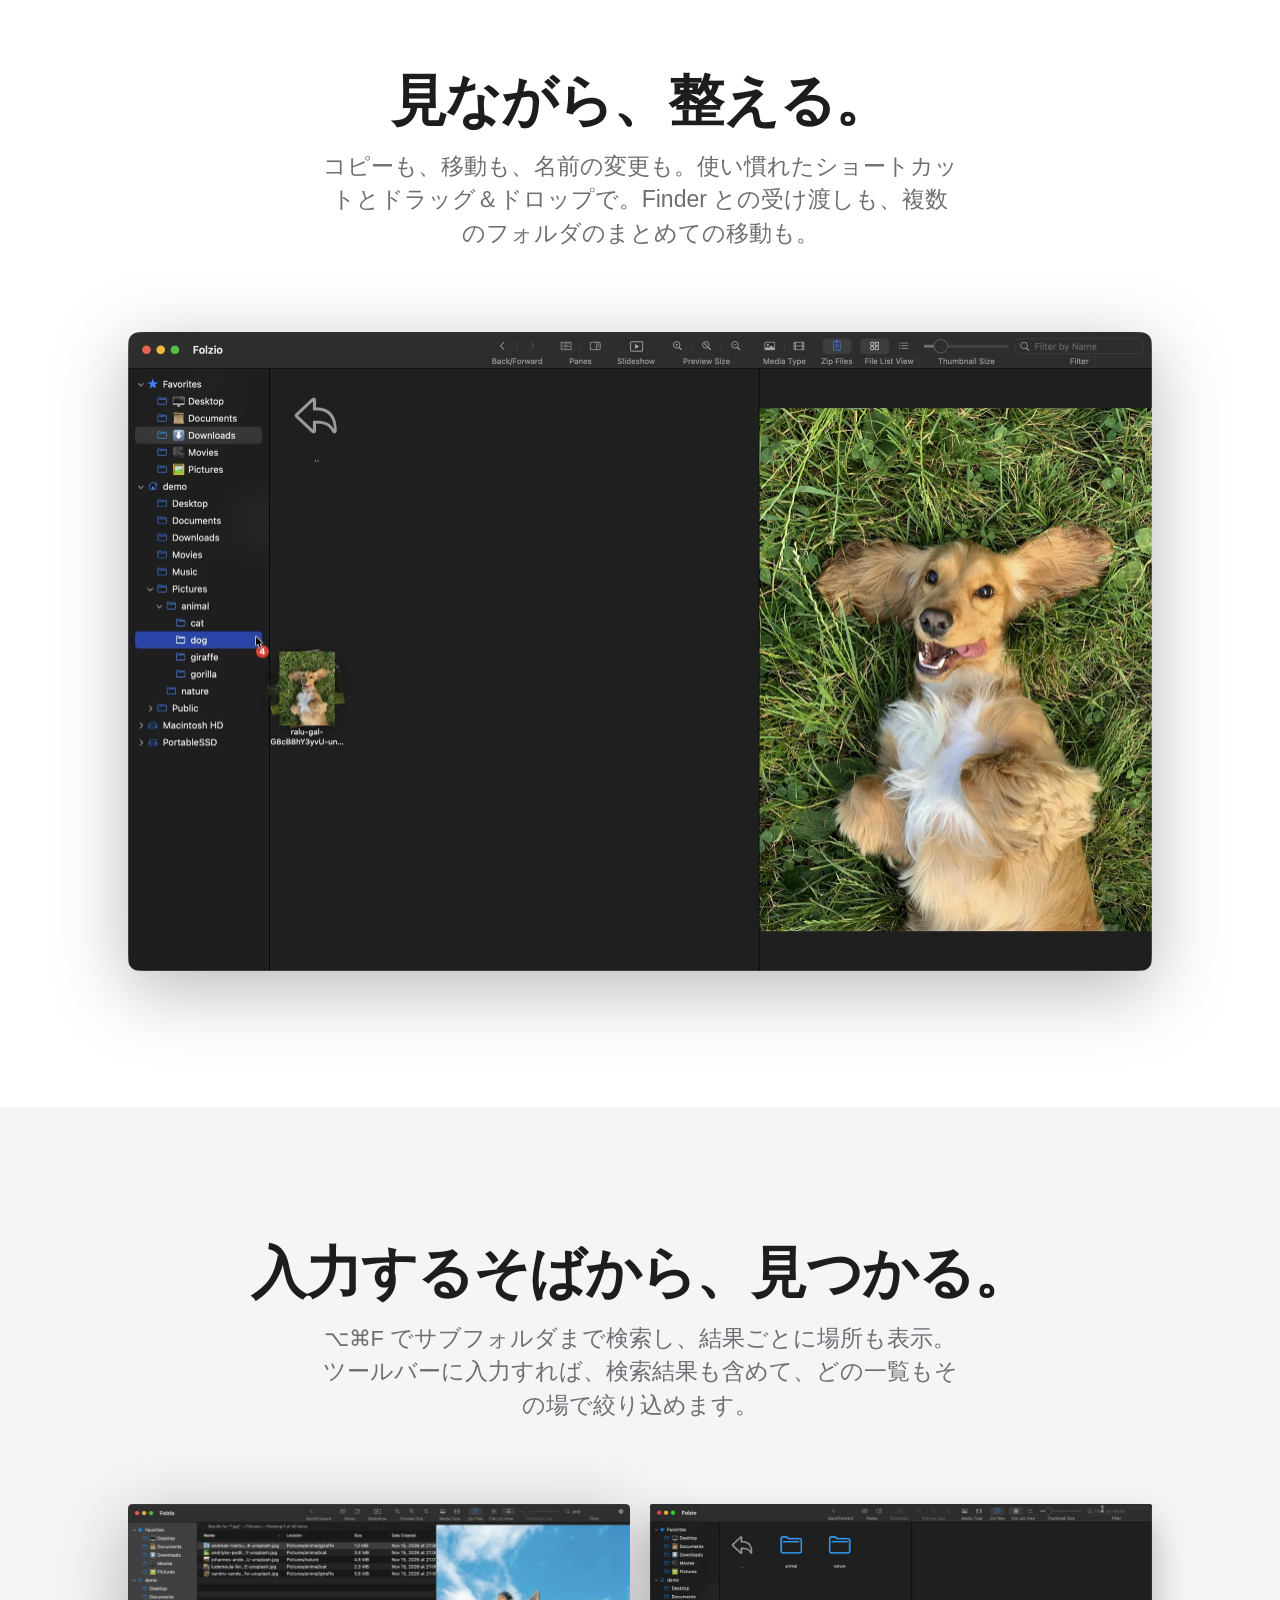
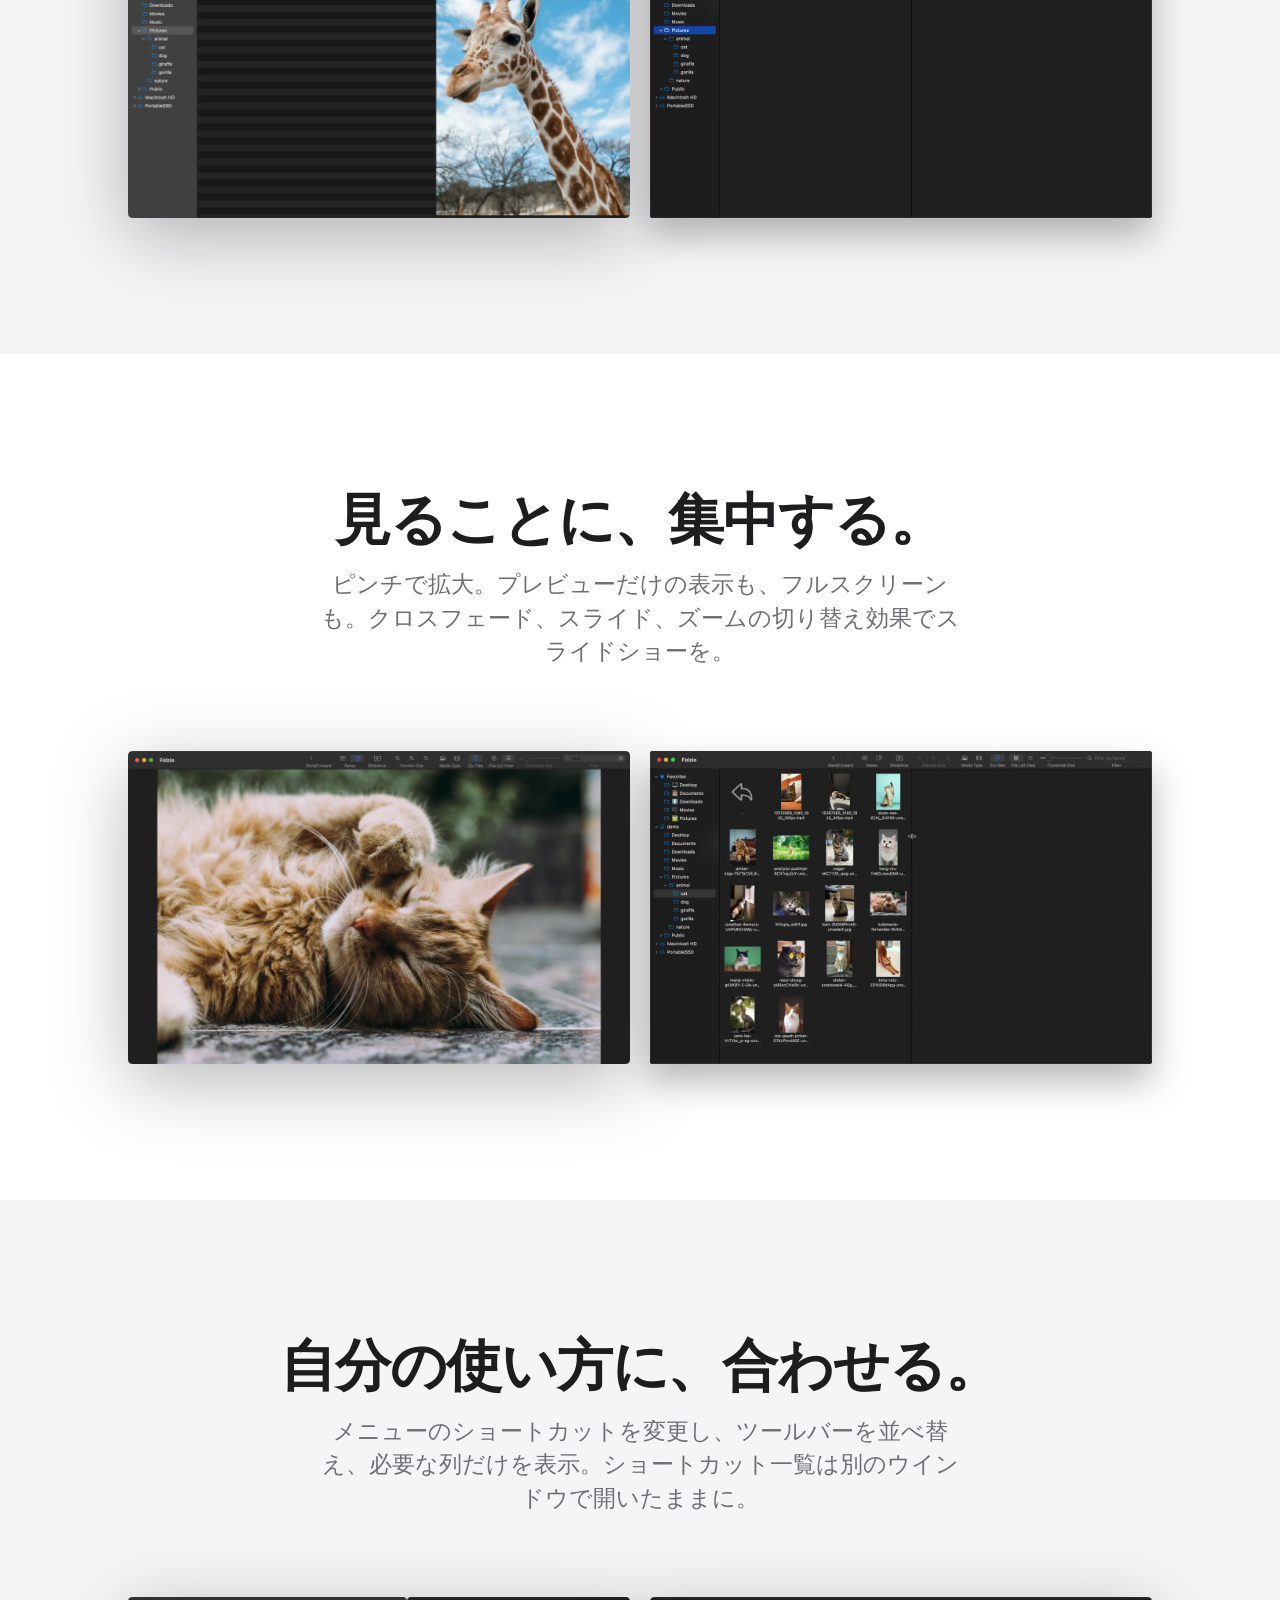
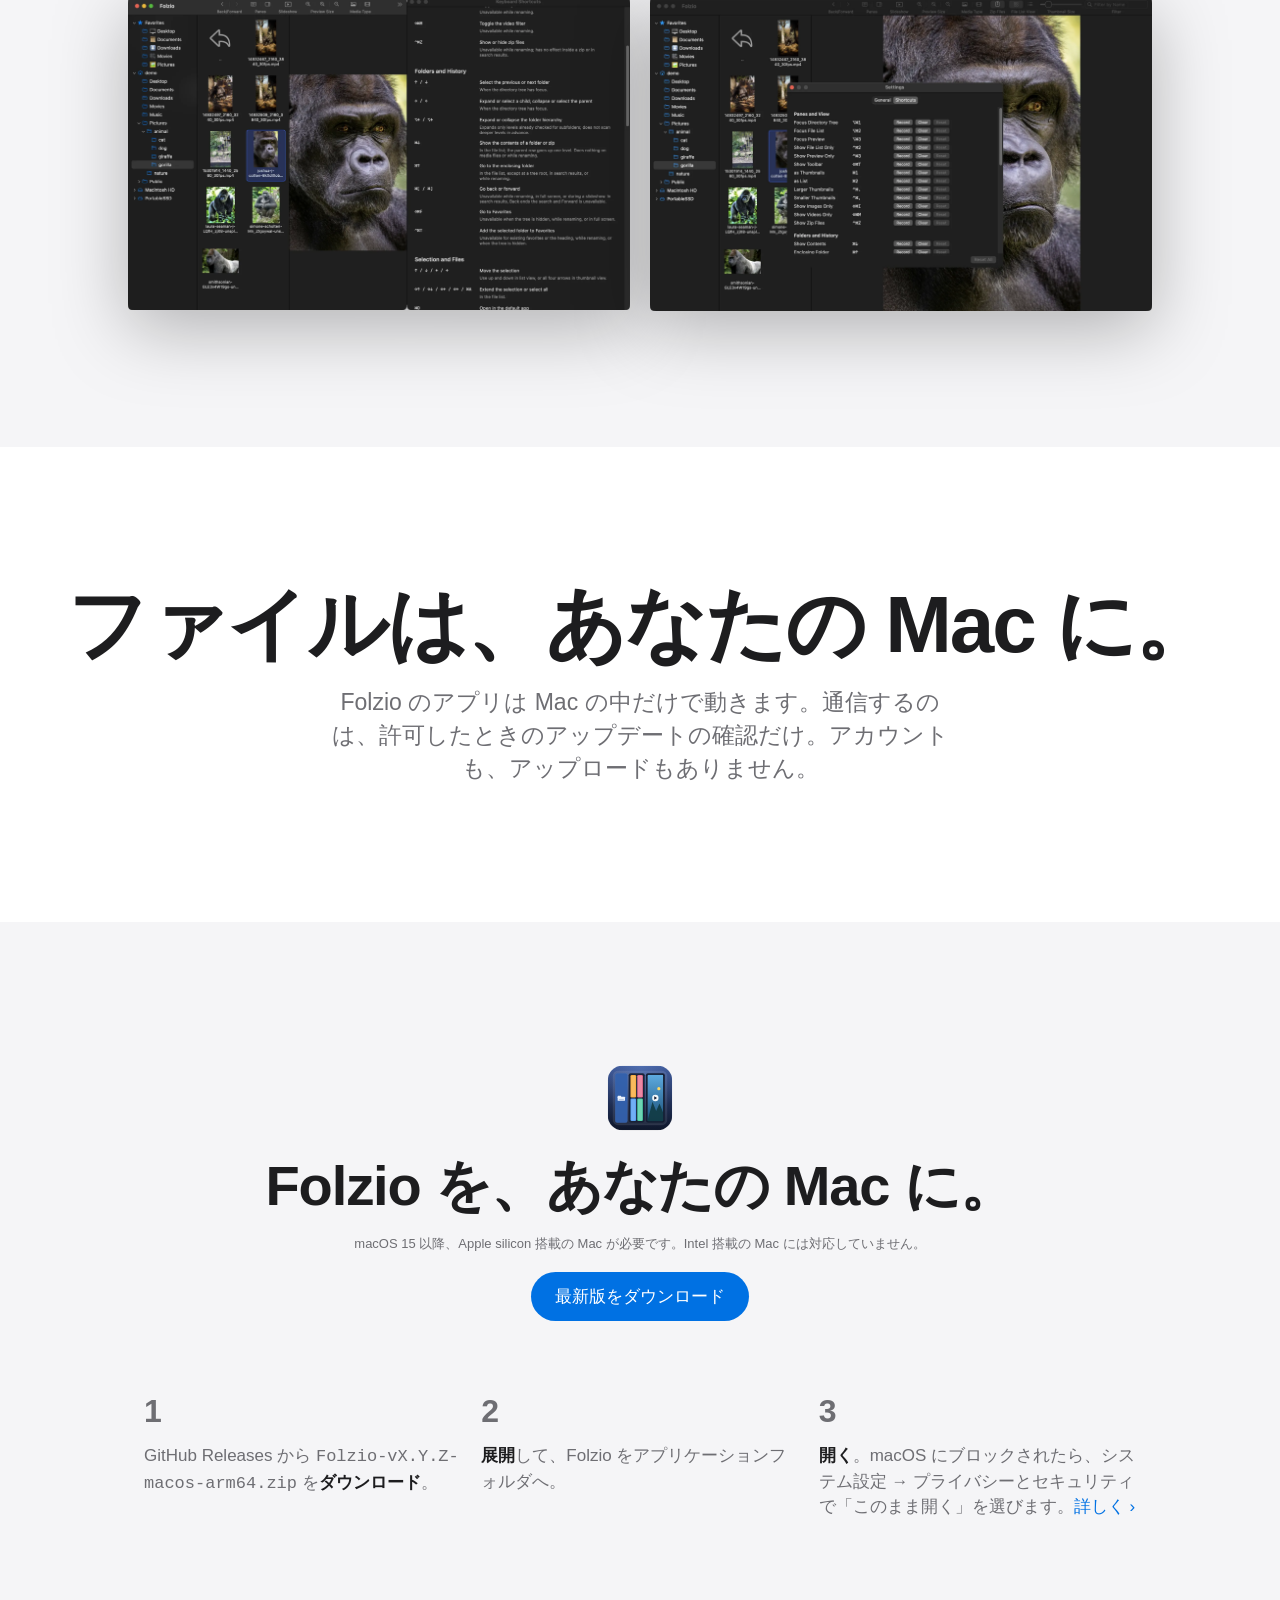
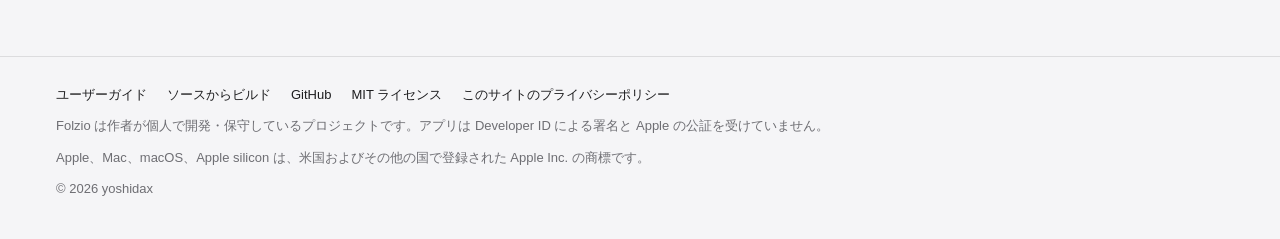
==== commit 79b45ee9: "Publish 1.8.0 Development-Commit: dd4323203c37d81bb03d4eec80dd927be0d99233" ====
--- a/site/ja/index.html
+++ b/site/ja/index.html
@@ -149,7 +149,7 @@
     <section class="band statement" id="privacy">
       <div class="wrap center">
         <h2>ファイルは、あなたの Mac に。</h2>
-        <p class="lead">Folzio のアプリは、ネットワーク通信をせずに Mac の中だけで動きます。アカウントも、アップロードもありません。</p>
+        <p class="lead">Folzio のアプリは Mac の中だけで動きます。通信するのは、許可したときのアップデートの確認だけ。アカウントも、アップロードもありません。</p>
       </div>
     </section>
 
